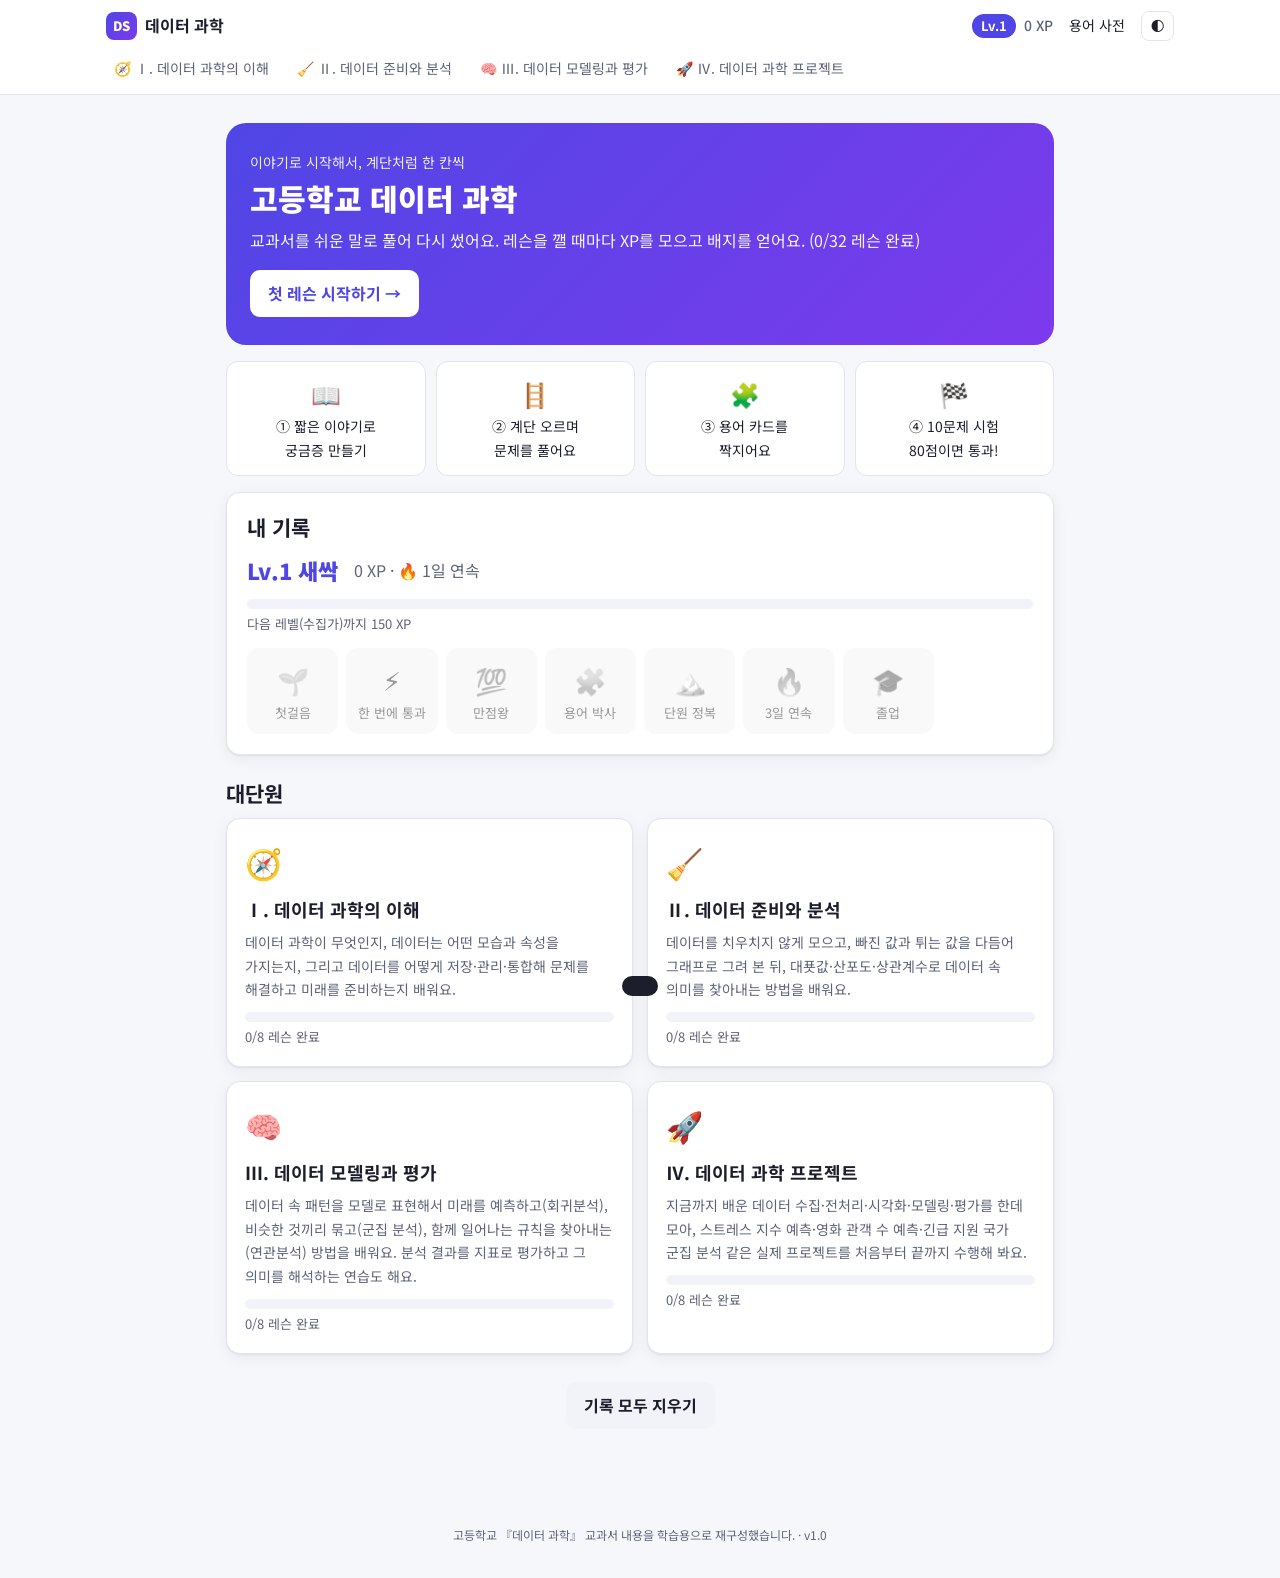
==== public/index.html @ ef1566b7 "1차: 데이터 과학 학습사이트 전체 단원(32개 레슨) 초안 Co-Authored-By: Claude Opus 5.5 <noreply@anthropic.com>" ====
<!doctype html>
<html lang="ko">
<head>
  <meta charset="utf-8">
  <meta name="viewport" content="width=device-width, initial-scale=1">
  <title>데이터 과학 학습사이트</title>
  <meta name="description" content="고등학교 데이터 과학 교과서를 쉬운 말로 풀어 쓴 계단식 학습 사이트">
  <meta name="theme-color" content="#4f46e5">
  <link rel="icon" href="data:image/svg+xml,<svg xmlns='http://www.w3.org/2000/svg' viewBox='0 0 100 100'><text y='.9em' font-size='90'>📊</text></svg>">
  <link rel="preconnect" href="https://fonts.googleapis.com">
  <link href="https://fonts.googleapis.com/css2?family=Noto+Sans+KR:wght@400;500;700;900&display=swap" rel="stylesheet">
  <link rel="stylesheet" href="style.css">
</head>
<body>
  <header class="topbar">
    <div class="topbar-inner">
      <a class="brand" href="#/"><span class="brand-logo">DS</span><span class="brand-name">데이터 과학</span></a>
      <div class="top-right">
        <span class="lv-chip" id="lvChip">Lv.1</span>
        <span class="xp-chip" id="xpChip">0 XP</span>
        <a class="top-link" href="#/glossary">용어 사전</a>
        <button class="icon-btn" id="themeBtn" aria-label="화면 테마 바꾸기">🌓</button>
      </div>
    </div>
    <nav class="unit-tabs" id="unitTabs" aria-label="대단원"></nav>
  </header>
  <main id="app" tabindex="-1"></main>
  <div class="toast" id="toast" role="status" aria-live="polite"></div>
  <footer class="foot">고등학교 『데이터 과학』 교과서 내용을 학습용으로 재구성했습니다. · <span id="ver"></span></footer>

  <script src="data/unit1.js"></script>
  <script src="data/unit2.js"></script>
  <script src="data/unit3.js"></script>
  <script src="data/unit4.js"></script>
  <script src="app.js"></script>
</body>
</html>
---- public/style.css ----
:root {
  --bg: #f6f7fb;
  --surface: #ffffff;
  --surface-2: #f1f3f9;
  --text: #1c1f2b;
  --muted: #5d6478;
  --line: #e2e5ee;
  --brand: #4f46e5;
  --brand-2: #7c3aed;
  --brand-soft: #eef0ff;
  --ok: #16a34a;
  --ok-soft: #e8f7ee;
  --bad: #dc2626;
  --bad-soft: #fdecec;
  --warn: #b45309;
  --warn-soft: #fff6e5;
  --code-bg: #1e2233;
  --code-text: #e6e9f5;
  --shadow: 0 1px 2px rgba(20, 24, 40, .06), 0 4px 16px rgba(20, 24, 40, .06);
  --radius: 14px;
}
@media (prefers-color-scheme: dark) {
  :root:not([data-theme="light"]) {
    --bg: #11131a; --surface: #1a1d27; --surface-2: #222634; --text: #e8eaf2; --muted: #a0a6ba;
    --line: #2e3344; --brand: #8b85ff; --brand-2: #b18cff; --brand-soft: #262a46;
    --ok: #4ade80; --ok-soft: #173024; --bad: #f87171; --bad-soft: #3a1d1f; --warn: #fbbf24; --warn-soft: #3a2f16;
    --code-bg: #0b0d13; --shadow: 0 1px 2px rgba(0,0,0,.3), 0 4px 16px rgba(0,0,0,.25);
  }
}
:root[data-theme="dark"] {
  --bg: #11131a; --surface: #1a1d27; --surface-2: #222634; --text: #e8eaf2; --muted: #a0a6ba;
  --line: #2e3344; --brand: #8b85ff; --brand-2: #b18cff; --brand-soft: #262a46;
  --ok: #4ade80; --ok-soft: #173024; --bad: #f87171; --bad-soft: #3a1d1f; --warn: #fbbf24; --warn-soft: #3a2f16;
  --code-bg: #0b0d13; --shadow: 0 1px 2px rgba(0,0,0,.3), 0 4px 16px rgba(0,0,0,.25);
}

* { box-sizing: border-box; }
html { -webkit-text-size-adjust: 100%; }
body {
  margin: 0; background: var(--bg); color: var(--text);
  font-family: "Noto Sans KR", system-ui, -apple-system, "Malgun Gothic", sans-serif;
  line-height: 1.7; font-size: 16px; word-break: keep-all; overflow-wrap: anywhere;
}
a { color: var(--brand); }
button { font: inherit; }
main { max-width: 860px; margin: 0 auto; padding: 20px 16px 60px; outline: none; }

/* top bar */
.topbar { position: sticky; top: 0; z-index: 20; background: var(--surface); border-bottom: 1px solid var(--line); }
.topbar-inner { max-width: 1100px; margin: 0 auto; display: flex; align-items: center; justify-content: space-between; padding: 10px 16px; gap: 8px; }
.brand { display: flex; align-items: center; gap: 8px; text-decoration: none; color: var(--text); font-weight: 700; }
.brand-logo { background: linear-gradient(135deg, var(--brand), var(--brand-2)); color: #fff; font-weight: 900; font-size: 13px; border-radius: 8px; padding: 3px 7px; }
.top-right { display: flex; align-items: center; gap: 8px; font-size: 14px; }
.lv-chip { background: var(--brand); color: #fff; border-radius: 999px; padding: 1px 9px; font-weight: 700; font-size: 13px; }
.xp-chip { color: var(--muted); font-weight: 500; }
.top-link { text-decoration: none; color: var(--text); padding: 4px 8px; border-radius: 8px; }
.top-link:hover { background: var(--surface-2); }
.icon-btn { background: none; border: 1px solid var(--line); border-radius: 8px; padding: 2px 8px; cursor: pointer; color: var(--text); }
.unit-tabs { max-width: 1100px; margin: 0 auto; display: flex; gap: 4px; padding: 0 12px 8px; overflow-x: auto; scrollbar-width: none; }
.unit-tabs::-webkit-scrollbar { display: none; }
.unit-tabs a { flex: none; text-decoration: none; color: var(--muted); font-size: 14px; padding: 5px 12px; border-radius: 999px; white-space: nowrap; }
.unit-tabs a:hover { background: var(--surface-2); }
.unit-tabs a.on { background: var(--brand-soft); color: var(--brand); font-weight: 700; }

/* generic */
.card { background: var(--surface); border: 1px solid var(--line); border-radius: var(--radius); box-shadow: var(--shadow); padding: 20px; margin: 16px 0; }
.muted { color: var(--muted); }
.crumb { font-size: 14px; color: var(--muted); margin-bottom: 4px; }
.crumb a { color: var(--muted); text-decoration: none; }
.crumb a:hover { text-decoration: underline; }
h1 { font-size: 28px; line-height: 1.35; margin: 4px 0 4px; font-weight: 900; }
h2 { font-size: 21px; margin: 0 0 10px; line-height: 1.4; }
h3 { font-size: 18px; margin: 0 0 8px; }
.btn { display: inline-flex; align-items: center; gap: 6px; background: var(--brand); color: #fff; border: none; border-radius: 10px; padding: 10px 18px; font-weight: 700; cursor: pointer; text-decoration: none; }
.btn:hover { filter: brightness(1.08); }
.btn.ghost { background: var(--surface-2); color: var(--text); }
.btn:disabled { opacity: .45; cursor: not-allowed; }
.pill { display: inline-block; font-size: 12px; font-weight: 700; border-radius: 999px; padding: 1px 10px; background: var(--brand-soft); color: var(--brand); }
.pill.ok { background: var(--ok-soft); color: var(--ok); }

/* home */
.hero { background: linear-gradient(135deg, var(--brand), var(--brand-2)); color: #fff; border-radius: 20px; padding: 28px 24px; margin-top: 8px; }
.hero .eyebrow { opacity: .9; font-size: 14px; }
.hero h1 { font-size: 30px; color: #fff; }
.hero p { opacity: .95; margin: 8px 0 16px; }
.hero .btn { background: #fff; color: var(--brand); }
:root[data-theme="dark"] .hero .btn { color: #4f46e5; }
.how { display: grid; grid-template-columns: repeat(4, 1fr); gap: 10px; margin: 16px 0; }
.how div { background: var(--surface); border: 1px solid var(--line); border-radius: 12px; padding: 12px; text-align: center; font-size: 14px; }
.how b { display: block; font-size: 24px; }
.stats { display: flex; align-items: center; gap: 16px; flex-wrap: wrap; }
.stats .lv { font-size: 22px; font-weight: 900; color: var(--brand); }
.bar { height: 10px; background: var(--surface-2); border-radius: 999px; overflow: hidden; }
.bar > i { display: block; height: 100%; background: linear-gradient(90deg, var(--brand), var(--brand-2)); border-radius: 999px; transition: width .4s; }
.badges { display: grid; grid-template-columns: repeat(auto-fill, minmax(84px, 1fr)); gap: 8px; margin-top: 12px; }
.badge { text-align: center; padding: 10px 4px; border-radius: 12px; background: var(--surface-2); font-size: 13px; filter: grayscale(1); opacity: .45; }
.badge.got { filter: none; opacity: 1; background: var(--warn-soft); }
.badge b { display: block; font-size: 26px; }
.units { display: grid; grid-template-columns: repeat(2, 1fr); gap: 14px; }
.unit-card { display: block; text-decoration: none; color: var(--text); background: var(--surface); border: 1px solid var(--line); border-radius: var(--radius); padding: 18px; box-shadow: var(--shadow); transition: transform .15s; }
.unit-card:hover { transform: translateY(-2px); border-color: var(--brand); }
.unit-card .ic { font-size: 30px; }
.unit-card h3 { margin: 6px 0; }
.unit-card p { margin: 0 0 10px; color: var(--muted); font-size: 14px; }

/* unit page */
.chapter { margin-top: 18px; }
.chapter h2 { font-size: 18px; color: var(--muted); }
.lesson-row { display: flex; align-items: center; gap: 12px; text-decoration: none; color: var(--text); background: var(--surface); border: 1px solid var(--line); border-radius: 12px; padding: 14px 16px; margin: 8px 0; }
.lesson-row:hover { border-color: var(--brand); }
.lesson-row .num { flex: none; width: 34px; height: 34px; border-radius: 50%; background: var(--brand-soft); color: var(--brand); display: grid; place-items: center; font-weight: 700; font-size: 14px; }
.lesson-row.done .num { background: var(--ok); color: #fff; }
.lesson-row .t { flex: 1; min-width: 0; }
.lesson-row .t small { display: block; color: var(--muted); }

/* lesson */
.goals { background: var(--brand-soft); border-radius: 12px; padding: 14px 18px; margin: 14px 0; }
.goals ul { margin: 6px 0 0; padding-left: 20px; }
.sec-label { display: inline-block; font-size: 12px; font-weight: 700; color: #fff; background: var(--brand); border-radius: 6px; padding: 1px 8px; margin-right: 6px; vertical-align: 2px; }
.story p { margin: 0 0 12px; }
.story .q { background: var(--warn-soft); border-radius: 10px; padding: 12px 14px; font-weight: 700; }
.stairs { display: flex; gap: 6px; margin: 10px 0 4px; }
.stairs span { flex: 1; text-align: center; font-size: 12px; padding: 6px 0; border-radius: 8px; background: var(--surface-2); color: var(--muted); }
.stairs span.done { background: var(--ok-soft); color: var(--ok); font-weight: 700; }
.stairs span.cur { background: var(--brand); color: #fff; font-weight: 700; }
.step.locked { opacity: .6; }
.step.locked .lock-msg { color: var(--muted); font-size: 14px; }
.step .num { font-size: 13px; font-weight: 700; color: var(--brand); }
.tbl-wrap { overflow-x: auto; margin: 12px 0; }
table { border-collapse: collapse; width: 100%; font-size: 14px; }
th, td { border: 1px solid var(--line); padding: 7px 10px; text-align: left; vertical-align: top; }
th { background: var(--surface-2); }
pre.code { background: var(--code-bg); color: var(--code-text); border-radius: 10px; padding: 14px; overflow-x: auto; font-size: 13.5px; line-height: 1.55; }
pre.code .lang { display: block; font-size: 11px; color: #9aa3c7; margin-bottom: 6px; }
code { font-family: Consolas, "D2Coding", monospace; }
p code, li code { background: var(--surface-2); border-radius: 5px; padding: 0 5px; font-size: .92em; }
.tip { background: var(--warn-soft); border-radius: 10px; padding: 10px 14px; margin: 12px 0; font-size: 15px; }
.remember { border-left: 4px solid var(--ok); background: var(--ok-soft); border-radius: 0 10px 10px 0; padding: 10px 14px; margin: 12px 0; }
.remember ul { margin: 4px 0 0; padding-left: 20px; }
.quiz { border-top: 1px dashed var(--line); margin-top: 14px; padding-top: 12px; }
.quiz .q { font-weight: 700; margin-bottom: 8px; }
.opt { display: block; width: 100%; text-align: left; background: var(--surface); color: var(--text); border: 1.5px solid var(--line); border-radius: 10px; padding: 10px 14px; margin: 6px 0; cursor: pointer; line-height: 1.5; }
.opt:hover:not(:disabled) { border-color: var(--brand); }
.opt.right { border-color: var(--ok); background: var(--ok-soft); }
.opt.wrong { border-color: var(--bad); background: var(--bad-soft); }
.opt.picked { border-color: var(--brand); background: var(--brand-soft); }
.opt:disabled { cursor: default; }
.feedback { border-radius: 10px; padding: 10px 14px; margin-top: 8px; font-size: 15px; }
.feedback.ok { background: var(--ok-soft); }
.feedback.no { background: var(--bad-soft); }

/* term game */
.match { display: grid; grid-template-columns: 1fr 1.6fr; gap: 10px; }
.match .col { display: flex; flex-direction: column; gap: 8px; }
.tcard { background: var(--surface); border: 1.5px solid var(--line); border-radius: 10px; padding: 10px 12px; cursor: pointer; text-align: left; color: var(--text); line-height: 1.45; font-size: 14.5px; min-height: 46px; }
.tcard.term { font-weight: 700; }
.tcard.sel { border-color: var(--brand); background: var(--brand-soft); }
.tcard.matched { border-color: var(--ok); background: var(--ok-soft); cursor: default; opacity: .75; }
.tcard.shake { animation: shake .35s; border-color: var(--bad); }
@keyframes shake { 25% { transform: translateX(-4px); } 75% { transform: translateX(4px); } }

/* test */
.tq { margin: 16px 0; }
.tq .q { font-weight: 700; }
.score { text-align: center; padding: 22px; }
.score .big { font-size: 52px; font-weight: 900; line-height: 1.1; }
.score.pass .big { color: var(--ok); }
.score.fail .big { color: var(--bad); }
.nav-bottom { display: flex; justify-content: space-between; gap: 10px; margin-top: 20px; flex-wrap: wrap; }
.nav-bottom a { flex: 1 1 200px; text-decoration: none; background: var(--surface); border: 1px solid var(--line); border-radius: 12px; padding: 12px 16px; color: var(--text); }
.nav-bottom a small { display: block; color: var(--muted); }
.nav-bottom a.next { text-align: right; }

/* glossary */
.search { width: 100%; padding: 12px 14px; border-radius: 10px; border: 1.5px solid var(--line); background: var(--surface); color: var(--text); font: inherit; }
.gl-item { padding: 12px 0; border-bottom: 1px solid var(--line); }
.gl-item b { font-size: 16px; }
.gl-item a { font-size: 13px; text-decoration: none; }

.toast { position: fixed; left: 50%; bottom: 24px; transform: translateX(-50%) translateY(120px); background: var(--text); color: var(--bg); padding: 10px 18px; border-radius: 999px; font-weight: 700; transition: transform .3s; z-index: 50; max-width: calc(100% - 32px); text-align: center; }
.toast.show { transform: translateX(-50%) translateY(0); }
.foot { text-align: center; color: var(--muted); font-size: 12px; padding: 20px 16px 32px; }

@media (max-width: 640px) {
  body { font-size: 15.5px; }
  h1 { font-size: 23px; }
  .hero h1 { font-size: 24px; }
  .how { grid-template-columns: repeat(2, 1fr); }
  .units { grid-template-columns: 1fr; }
  .card { padding: 16px; }
  .match { grid-template-columns: 1fr; }
  .xp-chip { display: none; }
  .stairs span { font-size: 11px; }
}
@media (prefers-reduced-motion: reduce) { * { transition: none !important; animation: none !important; } }
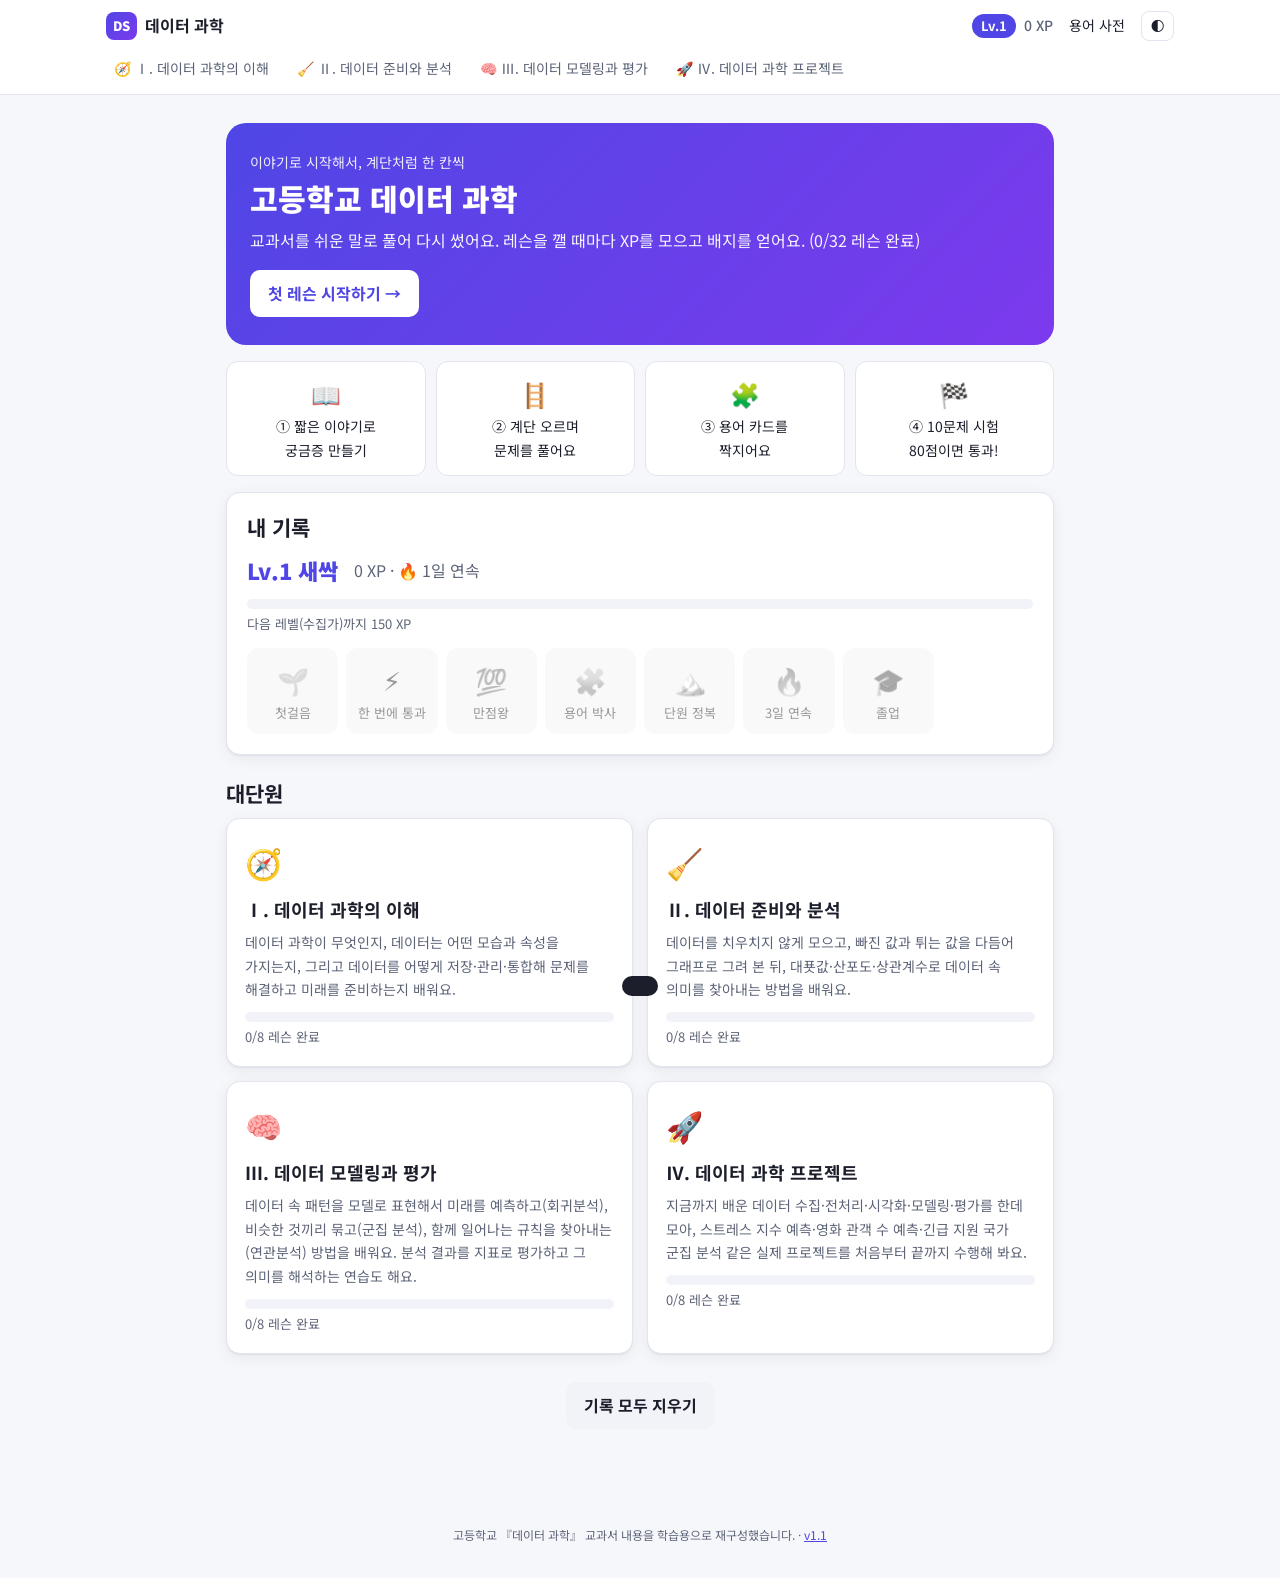
==== commit 3c504d35: "2차: 전 단원 내용 검수, PWA 설치·업데이트 기록 추가 Co-Authored-By: Claude Opus 5.5 <noreply@anthropic.com>" ====
--- a/public/index.html
+++ b/public/index.html
@@ -7,6 +7,10 @@
   <meta name="description" content="고등학교 데이터 과학 교과서를 쉬운 말로 풀어 쓴 계단식 학습 사이트">
   <meta name="theme-color" content="#4f46e5">
   <link rel="icon" href="data:image/svg+xml,<svg xmlns='http://www.w3.org/2000/svg' viewBox='0 0 100 100'><text y='.9em' font-size='90'>📊</text></svg>">
+  <link rel="manifest" href="manifest.webmanifest">
+  <link rel="apple-touch-icon" href="icon-192.png">
+  <meta name="apple-mobile-web-app-capable" content="yes">
+  <meta name="apple-mobile-web-app-title" content="데이터 과학">
   <link rel="preconnect" href="https://fonts.googleapis.com">
   <link href="https://fonts.googleapis.com/css2?family=Noto+Sans+KR:wght@400;500;700;900&display=swap" rel="stylesheet">
   <link rel="stylesheet" href="style.css">
@@ -26,7 +30,7 @@
   </header>
   <main id="app" tabindex="-1"></main>
   <div class="toast" id="toast" role="status" aria-live="polite"></div>
-  <footer class="foot">고등학교 『데이터 과학』 교과서 내용을 학습용으로 재구성했습니다. · <span id="ver"></span></footer>
+  <footer class="foot">고등학교 『데이터 과학』 교과서 내용을 학습용으로 재구성했습니다. · <a href="#/changelog" id="ver"></a></footer>
 
   <script src="data/unit1.js"></script>
   <script src="data/unit2.js"></script>
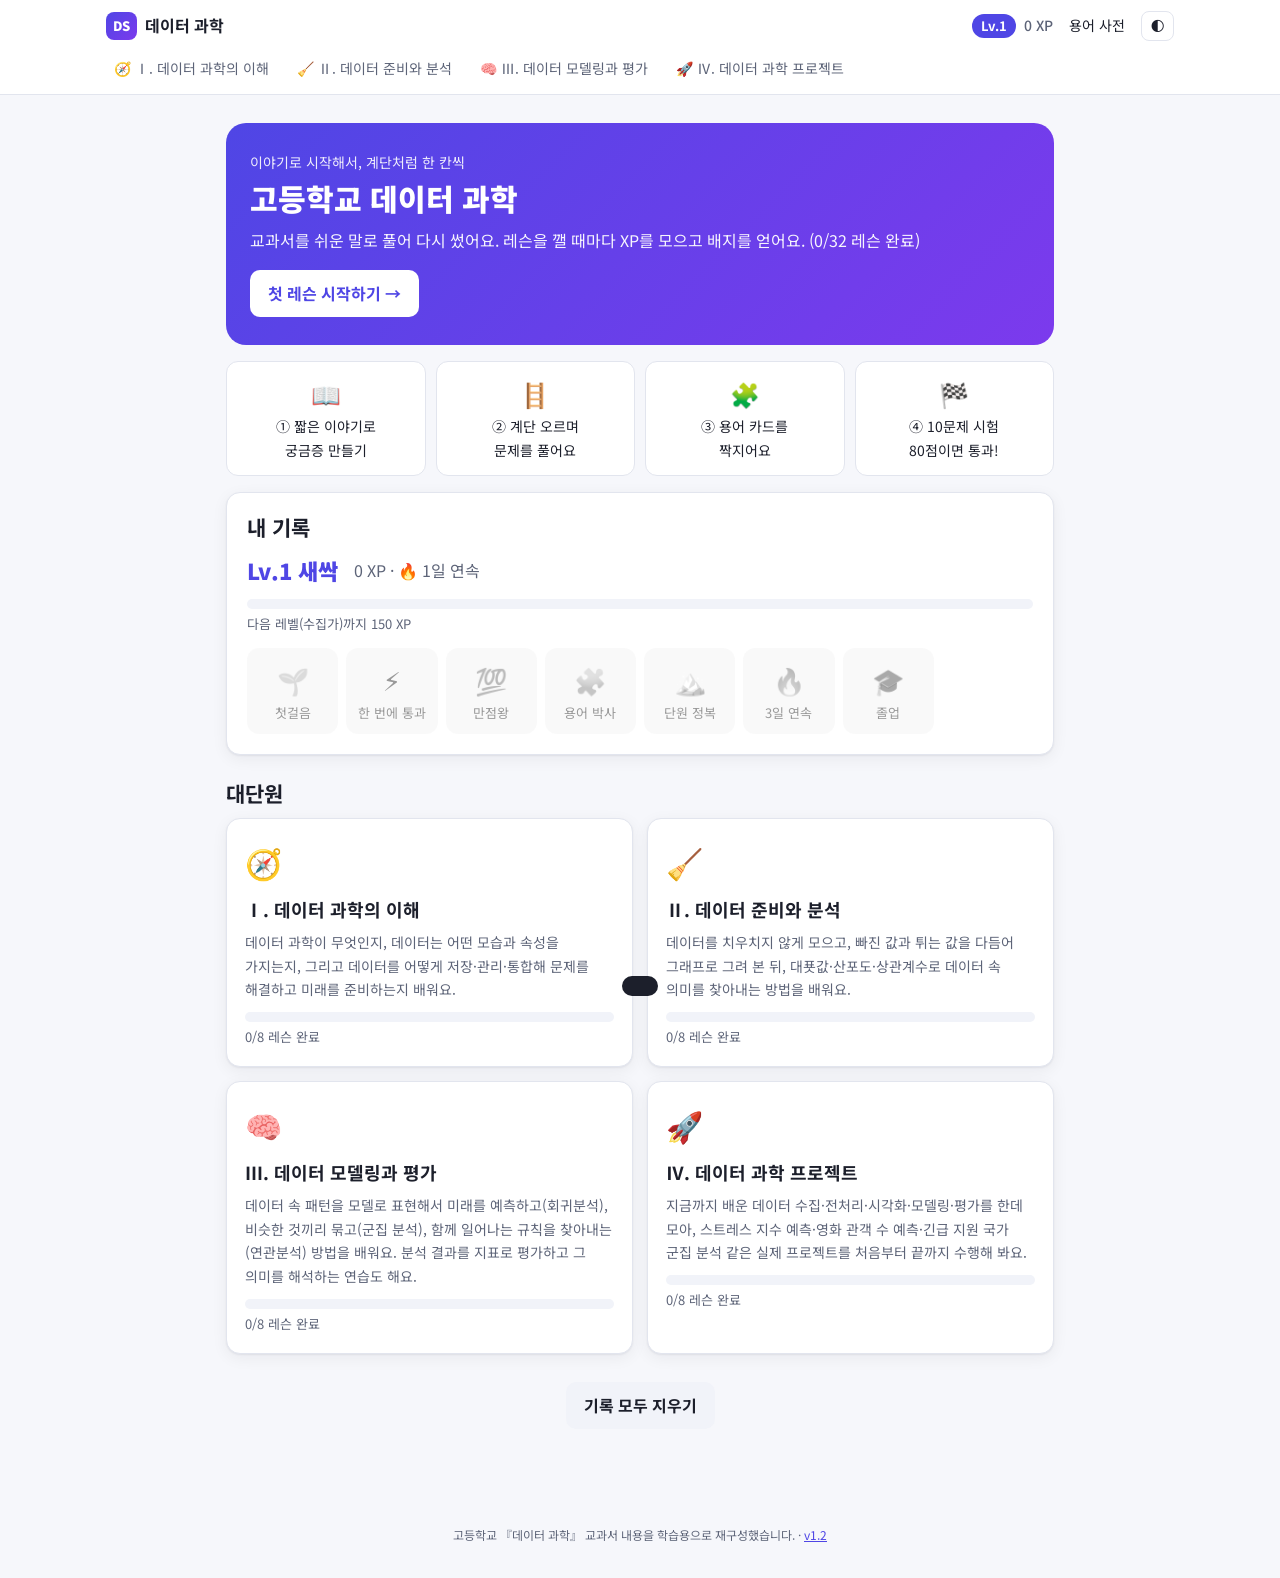
==== commit f1d4366b: "3차: 레슨별 문제 은행(약 40문제) 무작위 출제, 시험 불합격 시 1계단부터 재시작 Co-Authored-By: Claude Opus 5.5 <noreply@anthropic." ====
--- a/public/index.html
+++ b/public/index.html
@@ -36,6 +36,10 @@
   <script src="data/unit2.js"></script>
   <script src="data/unit3.js"></script>
   <script src="data/unit4.js"></script>
+  <script src="data/bank1.js"></script>
+  <script src="data/bank2.js"></script>
+  <script src="data/bank3.js"></script>
+  <script src="data/bank4.js"></script>
   <script src="app.js"></script>
 </body>
 </html>
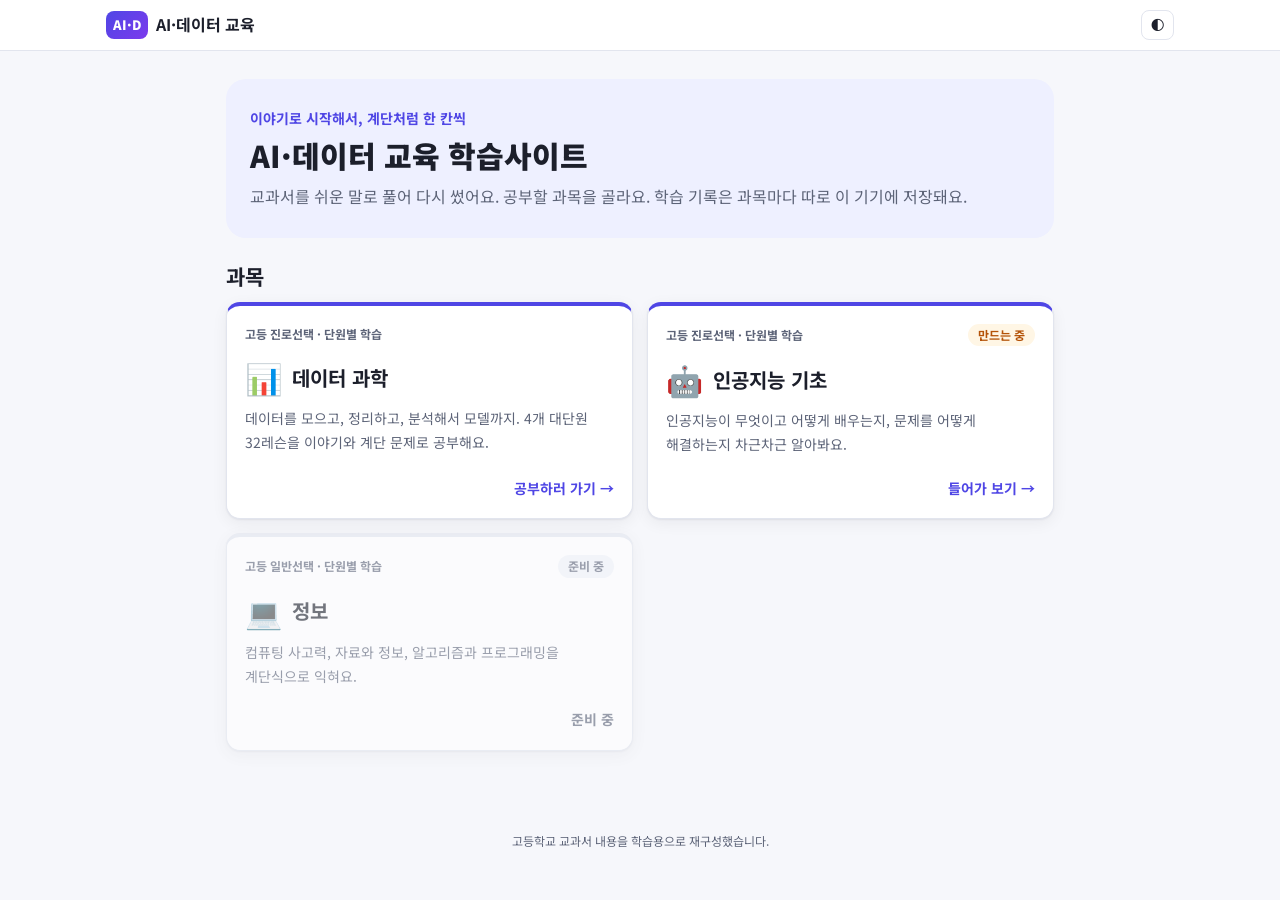
==== commit db157bf8: "v1.3: 여러 과목을 담는 사이트로 개편 (과목 고르기 첫 화면, 공통 엔진, 인공지능 기초 자리) Co-Authored-By: Claude Opus 5.5 <noreply@an" ====
--- a/public/index.html
+++ b/public/index.html
@@ -3,43 +3,81 @@
 <head>
   <meta charset="utf-8">
   <meta name="viewport" content="width=device-width, initial-scale=1">
-  <title>데이터 과학 학습사이트</title>
-  <meta name="description" content="고등학교 데이터 과학 교과서를 쉬운 말로 풀어 쓴 계단식 학습 사이트">
+  <script>
+    // 예전 주소(#/lesson/…, #/unit/… 등)는 데이터 과학으로 보냄
+    if (/^#\//.test(location.hash) && location.hash !== '#/') location.replace('datascience/' + location.hash);
+  </script>
+  <title>AI·데이터 교육 학습사이트</title>
+  <meta name="description" content="고등학교 데이터 과학, 인공지능 기초, 정보 교과서를 쉬운 말로 풀어 쓴 계단식 학습 사이트">
   <meta name="theme-color" content="#4f46e5">
-  <link rel="icon" href="data:image/svg+xml,<svg xmlns='http://www.w3.org/2000/svg' viewBox='0 0 100 100'><text y='.9em' font-size='90'>📊</text></svg>">
+  <link rel="icon" href="data:image/svg+xml,<svg xmlns='http://www.w3.org/2000/svg' viewBox='0 0 100 100'><text y='.9em' font-size='90'>🎒</text></svg>">
   <link rel="manifest" href="manifest.webmanifest">
   <link rel="apple-touch-icon" href="icon-192.png">
   <meta name="apple-mobile-web-app-capable" content="yes">
-  <meta name="apple-mobile-web-app-title" content="데이터 과학">
+  <meta name="apple-mobile-web-app-title" content="AI·데이터 교육">
   <link rel="preconnect" href="https://fonts.googleapis.com">
   <link href="https://fonts.googleapis.com/css2?family=Noto+Sans+KR:wght@400;500;700;900&display=swap" rel="stylesheet">
-  <link rel="stylesheet" href="style.css">
+  <link rel="stylesheet" href="common/style.css">
 </head>
 <body>
   <header class="topbar">
     <div class="topbar-inner">
-      <a class="brand" href="#/"><span class="brand-logo">DS</span><span class="brand-name">데이터 과학</span></a>
+      <a class="brand" href="./"><span class="brand-logo">AI·D</span><span class="brand-name">AI·데이터 교육</span></a>
       <div class="top-right">
-        <span class="lv-chip" id="lvChip">Lv.1</span>
-        <span class="xp-chip" id="xpChip">0 XP</span>
-        <a class="top-link" href="#/glossary">용어 사전</a>
         <button class="icon-btn" id="themeBtn" aria-label="화면 테마 바꾸기">🌓</button>
       </div>
     </div>
-    <nav class="unit-tabs" id="unitTabs" aria-label="대단원"></nav>
   </header>
-  <main id="app" tabindex="-1"></main>
-  <div class="toast" id="toast" role="status" aria-live="polite"></div>
-  <footer class="foot">고등학교 『데이터 과학』 교과서 내용을 학습용으로 재구성했습니다. · <a href="#/changelog" id="ver"></a></footer>
+  <main id="app" tabindex="-1">
+    <section class="hub-hero">
+      <div class="eyebrow">이야기로 시작해서, 계단처럼 한 칸씩</div>
+      <h1>AI·데이터 교육 학습사이트</h1>
+      <p>교과서를 쉬운 말로 풀어 다시 썼어요. 공부할 과목을 골라요. 학습 기록은 과목마다 따로 이 기기에 저장돼요.</p>
+    </section>
+    <h2 style="margin-top:24px">과목</h2>
+    <div class="subjects" id="subjects"></div>
+  </main>
+  <footer class="foot">고등학교 교과서 내용을 학습용으로 재구성했습니다.</footer>
 
-  <script src="data/unit1.js"></script>
-  <script src="data/unit2.js"></script>
-  <script src="data/unit3.js"></script>
-  <script src="data/unit4.js"></script>
-  <script src="data/bank1.js"></script>
-  <script src="data/bank2.js"></script>
-  <script src="data/bank3.js"></script>
-  <script src="data/bank4.js"></script>
-  <script src="app.js"></script>
+  <script src="subjects.js"></script>
+  <script>
+    (function () {
+      'use strict';
+      function esc(s) {
+        return String(s == null ? '' : s).replace(/[&<>"']/g, function (c) {
+          return { '&': '&amp;', '<': '&lt;', '>': '&gt;', '"': '&quot;', "'": '&#39;' }[c];
+        });
+      }
+      function progress(key) {
+        try { var p = JSON.parse(localStorage.getItem(key) || 'null'); return p ? { done: Object.keys(p.done || {}).length, xp: p.xp || 0 } : null; } catch (e) { return null; }
+      }
+      var LABEL = { open: '공부하러 가기 →', building: '들어가 보기 →', soon: '준비 중' };
+      var PILL = { building: '<span class="pill warn">만드는 중</span>', soon: '<span class="pill muted-pill">준비 중</span>' };
+      document.getElementById('subjects').innerHTML = (window.SUBJECTS || []).map(function (s) {
+        var p = progress(s.storageKey);
+        var tagName = s.status === 'soon' ? 'div' : 'a';
+        var h = '<' + tagName + ' class="subject-card ' + s.status + '"' + (s.status === 'soon' ? ' aria-disabled="true"' : ' href="' + esc(s.path) + '"') + '>';
+        h += '<div class="sc-top"><span class="sc-tag">' + esc(s.tag) + '</span>' + (PILL[s.status] || '') + '</div>';
+        h += '<div class="sc-title"><span class="ic">' + esc(s.icon) + '</span><h3>' + esc(s.name) + '</h3></div>';
+        h += '<p>' + esc(s.desc) + '</p>';
+        if (p && (p.done || p.xp)) {
+          h += '<div class="muted sc-prog">내 기록 · ' + p.done + (s.lessons ? '/' + s.lessons : '') + ' 레슨 완료 · ' + p.xp + ' XP</div>';
+          if (s.lessons) h += '<div class="bar"><i style="width:' + Math.min(100, p.done / s.lessons * 100) + '%"></i></div>';
+        }
+        h += '<div class="sc-cta">' + LABEL[s.status] + '</div></' + tagName + '>';
+        return h;
+      }).join('');
+
+      try { var th = localStorage.getItem('ds-theme'); if (th) document.documentElement.setAttribute('data-theme', th); } catch (e) {}
+      document.getElementById('themeBtn').onclick = function () {
+        var cur = document.documentElement.getAttribute('data-theme');
+        var dark = cur ? cur === 'dark' : window.matchMedia('(prefers-color-scheme: dark)').matches;
+        var nx = dark ? 'light' : 'dark';
+        document.documentElement.setAttribute('data-theme', nx);
+        try { localStorage.setItem('ds-theme', nx); } catch (e) {}
+      };
+      if ('serviceWorker' in navigator && location.protocol === 'https:') navigator.serviceWorker.register('/sw.js').catch(function () {});
+    })();
+  </script>
 </body>
 </html>
--- a/public/common/style.css
+++ b/public/common/style.css
@@ -0,0 +1,222 @@
+:root {
+  --bg: #f6f7fb;
+  --surface: #ffffff;
+  --surface-2: #f1f3f9;
+  --text: #1c1f2b;
+  --muted: #5d6478;
+  --line: #e2e5ee;
+  --brand: #4f46e5;
+  --brand-2: #7c3aed;
+  --brand-soft: #eef0ff;
+  --ok: #16a34a;
+  --ok-soft: #e8f7ee;
+  --bad: #dc2626;
+  --bad-soft: #fdecec;
+  --warn: #b45309;
+  --warn-soft: #fff6e5;
+  --code-bg: #1e2233;
+  --code-text: #e6e9f5;
+  --shadow: 0 1px 2px rgba(20, 24, 40, .06), 0 4px 16px rgba(20, 24, 40, .06);
+  --radius: 14px;
+}
+@media (prefers-color-scheme: dark) {
+  :root:not([data-theme="light"]) {
+    --bg: #11131a; --surface: #1a1d27; --surface-2: #222634; --text: #e8eaf2; --muted: #a0a6ba;
+    --line: #2e3344; --brand: #8b85ff; --brand-2: #b18cff; --brand-soft: #262a46;
+    --ok: #4ade80; --ok-soft: #173024; --bad: #f87171; --bad-soft: #3a1d1f; --warn: #fbbf24; --warn-soft: #3a2f16;
+    --code-bg: #0b0d13; --shadow: 0 1px 2px rgba(0,0,0,.3), 0 4px 16px rgba(0,0,0,.25);
+  }
+}
+:root[data-theme="dark"] {
+  --bg: #11131a; --surface: #1a1d27; --surface-2: #222634; --text: #e8eaf2; --muted: #a0a6ba;
+  --line: #2e3344; --brand: #8b85ff; --brand-2: #b18cff; --brand-soft: #262a46;
+  --ok: #4ade80; --ok-soft: #173024; --bad: #f87171; --bad-soft: #3a1d1f; --warn: #fbbf24; --warn-soft: #3a2f16;
+  --code-bg: #0b0d13; --shadow: 0 1px 2px rgba(0,0,0,.3), 0 4px 16px rgba(0,0,0,.25);
+}
+
+* { box-sizing: border-box; }
+html { -webkit-text-size-adjust: 100%; }
+body {
+  margin: 0; background: var(--bg); color: var(--text);
+  font-family: "Noto Sans KR", system-ui, -apple-system, "Malgun Gothic", sans-serif;
+  line-height: 1.7; font-size: 16px; word-break: keep-all; overflow-wrap: anywhere;
+}
+a { color: var(--brand); }
+button { font: inherit; }
+main { max-width: 860px; margin: 0 auto; padding: 20px 16px 60px; outline: none; }
+
+/* top bar */
+.topbar { position: sticky; top: 0; z-index: 20; background: var(--surface); border-bottom: 1px solid var(--line); }
+.topbar-inner { max-width: 1100px; margin: 0 auto; display: flex; align-items: center; justify-content: space-between; padding: 10px 16px; gap: 8px; }
+.brand { display: flex; align-items: center; gap: 8px; text-decoration: none; color: var(--text); font-weight: 700; }
+.brand-logo { background: linear-gradient(135deg, var(--brand), var(--brand-2)); color: #fff; font-weight: 900; font-size: 13px; border-radius: 8px; padding: 3px 7px; }
+.top-right { display: flex; align-items: center; gap: 8px; font-size: 14px; }
+.lv-chip { background: var(--brand); color: #fff; border-radius: 999px; padding: 1px 9px; font-weight: 700; font-size: 13px; }
+.xp-chip { color: var(--muted); font-weight: 500; }
+.top-link { text-decoration: none; color: var(--text); padding: 4px 8px; border-radius: 8px; }
+.top-link:hover { background: var(--surface-2); }
+.icon-btn { background: none; border: 1px solid var(--line); border-radius: 8px; padding: 2px 8px; cursor: pointer; color: var(--text); }
+.unit-tabs { max-width: 1100px; margin: 0 auto; display: flex; gap: 4px; padding: 0 12px 8px; overflow-x: auto; scrollbar-width: none; }
+.unit-tabs::-webkit-scrollbar { display: none; }
+.unit-tabs a { flex: none; text-decoration: none; color: var(--muted); font-size: 14px; padding: 5px 12px; border-radius: 999px; white-space: nowrap; }
+.unit-tabs a:hover { background: var(--surface-2); }
+.unit-tabs a.on { background: var(--brand-soft); color: var(--brand); font-weight: 700; }
+
+/* generic */
+.card { background: var(--surface); border: 1px solid var(--line); border-radius: var(--radius); box-shadow: var(--shadow); padding: 20px; margin: 16px 0; }
+.muted { color: var(--muted); }
+.crumb { font-size: 14px; color: var(--muted); margin-bottom: 4px; }
+.crumb a { color: var(--muted); text-decoration: none; }
+.crumb a:hover { text-decoration: underline; }
+h1 { font-size: 28px; line-height: 1.35; margin: 4px 0 4px; font-weight: 900; }
+h2 { font-size: 21px; margin: 0 0 10px; line-height: 1.4; }
+h3 { font-size: 18px; margin: 0 0 8px; }
+.btn { display: inline-flex; align-items: center; gap: 6px; background: var(--brand); color: #fff; border: none; border-radius: 10px; padding: 10px 18px; font-weight: 700; cursor: pointer; text-decoration: none; }
+.btn:hover { filter: brightness(1.08); }
+.btn.ghost { background: var(--surface-2); color: var(--text); }
+.btn:disabled { opacity: .45; cursor: not-allowed; }
+.pill { display: inline-block; font-size: 12px; font-weight: 700; border-radius: 999px; padding: 1px 10px; background: var(--brand-soft); color: var(--brand); }
+.pill.ok { background: var(--ok-soft); color: var(--ok); }
+
+/* home */
+.hero { background: linear-gradient(135deg, var(--brand), var(--brand-2)); color: #fff; border-radius: 20px; padding: 28px 24px; margin-top: 8px; }
+.hero .eyebrow { opacity: .9; font-size: 14px; }
+.hero h1 { font-size: 30px; color: #fff; }
+.hero p { opacity: .95; margin: 8px 0 16px; }
+.hero .btn { background: #fff; color: var(--brand); }
+:root[data-theme="dark"] .hero .btn { color: #4f46e5; }
+.how { display: grid; grid-template-columns: repeat(4, 1fr); gap: 10px; margin: 16px 0; }
+.how div { background: var(--surface); border: 1px solid var(--line); border-radius: 12px; padding: 12px; text-align: center; font-size: 14px; }
+.how b { display: block; font-size: 24px; }
+.stats { display: flex; align-items: center; gap: 16px; flex-wrap: wrap; }
+.stats .lv { font-size: 22px; font-weight: 900; color: var(--brand); }
+.bar { height: 10px; background: var(--surface-2); border-radius: 999px; overflow: hidden; }
+.bar > i { display: block; height: 100%; background: linear-gradient(90deg, var(--brand), var(--brand-2)); border-radius: 999px; transition: width .4s; }
+.badges { display: grid; grid-template-columns: repeat(auto-fill, minmax(84px, 1fr)); gap: 8px; margin-top: 12px; }
+.badge { text-align: center; padding: 10px 4px; border-radius: 12px; background: var(--surface-2); font-size: 13px; filter: grayscale(1); opacity: .45; }
+.badge.got { filter: none; opacity: 1; background: var(--warn-soft); }
+.badge b { display: block; font-size: 26px; }
+.units { display: grid; grid-template-columns: repeat(2, 1fr); gap: 14px; }
+.unit-card { display: block; text-decoration: none; color: var(--text); background: var(--surface); border: 1px solid var(--line); border-radius: var(--radius); padding: 18px; box-shadow: var(--shadow); transition: transform .15s; }
+.unit-card:hover { transform: translateY(-2px); border-color: var(--brand); }
+.unit-card .ic { font-size: 30px; }
+.unit-card h3 { margin: 6px 0; }
+.unit-card p { margin: 0 0 10px; color: var(--muted); font-size: 14px; }
+
+/* subject hub (첫 화면) */
+.brand-wrap { display: flex; align-items: center; gap: 6px; min-width: 0; }
+.home-link { text-decoration: none; color: var(--muted); font-size: 18px; line-height: 1; padding: 4px 8px; border-radius: 8px; border: 1px solid var(--line); }
+.home-link:hover { background: var(--surface-2); color: var(--text); }
+.hub-hero { background: var(--brand-soft); border-radius: 20px; padding: 28px 24px; margin-top: 8px; }
+.hub-hero .eyebrow { color: var(--brand); font-weight: 700; font-size: 14px; }
+.hub-hero h1 { font-size: 30px; }
+.hub-hero p { margin: 8px 0 0; color: var(--muted); }
+.subjects { display: grid; grid-template-columns: repeat(2, 1fr); gap: 14px; }
+.subject-card { display: flex; flex-direction: column; text-decoration: none; color: var(--text); background: var(--surface); border: 1px solid var(--line); border-top: 4px solid var(--brand); border-radius: var(--radius); padding: 18px; box-shadow: var(--shadow); transition: transform .15s; }
+a.subject-card:hover { transform: translateY(-2px); border-color: var(--brand); }
+.subject-card.soon { opacity: .6; border-top-color: var(--line); }
+.subject-card .sc-top { display: flex; justify-content: space-between; align-items: center; gap: 8px; }
+.subject-card .sc-tag { font-size: 12px; color: var(--muted); font-weight: 700; }
+.subject-card .sc-title { display: flex; align-items: center; gap: 10px; margin: 8px 0 4px; }
+.subject-card .sc-title .ic { font-size: 30px; }
+.subject-card .sc-title h3 { margin: 0; font-size: 20px; }
+.subject-card p { margin: 0 0 10px; color: var(--muted); font-size: 14px; flex: 1; }
+.subject-card .sc-prog { font-size: 13px; margin-bottom: 4px; }
+.subject-card .sc-cta { margin-top: 10px; text-align: right; font-weight: 700; color: var(--brand); font-size: 14px; }
+.subject-card.soon .sc-cta { color: var(--muted); }
+.pill.warn { background: var(--warn-soft); color: var(--warn); }
+.pill.muted-pill { background: var(--surface-2); color: var(--muted); }
+
+/* unit page */
+.chapter { margin-top: 18px; }
+.chapter h2 { font-size: 18px; color: var(--muted); }
+.lesson-row { display: flex; align-items: center; gap: 12px; text-decoration: none; color: var(--text); background: var(--surface); border: 1px solid var(--line); border-radius: 12px; padding: 14px 16px; margin: 8px 0; }
+.lesson-row:hover { border-color: var(--brand); }
+.lesson-row .num { flex: none; width: 34px; height: 34px; border-radius: 50%; background: var(--brand-soft); color: var(--brand); display: grid; place-items: center; font-weight: 700; font-size: 14px; }
+.lesson-row.done .num { background: var(--ok); color: #fff; }
+.lesson-row .t { flex: 1; min-width: 0; }
+.lesson-row .t small { display: block; color: var(--muted); }
+
+/* lesson */
+.goals { background: var(--brand-soft); border-radius: 12px; padding: 14px 18px; margin: 14px 0; }
+.goals ul { margin: 6px 0 0; padding-left: 20px; }
+.sec-label { display: inline-block; font-size: 12px; font-weight: 700; color: #fff; background: var(--brand); border-radius: 6px; padding: 1px 8px; margin-right: 6px; vertical-align: 2px; }
+.story p { margin: 0 0 12px; }
+.story .q { background: var(--warn-soft); border-radius: 10px; padding: 12px 14px; font-weight: 700; }
+.stairs { display: flex; gap: 6px; margin: 10px 0 4px; }
+.stairs span { flex: 1; text-align: center; font-size: 12px; padding: 6px 0; border-radius: 8px; background: var(--surface-2); color: var(--muted); }
+.stairs span.done { background: var(--ok-soft); color: var(--ok); font-weight: 700; }
+.stairs span.cur { background: var(--brand); color: #fff; font-weight: 700; }
+.step.locked { opacity: .6; }
+.step.locked .lock-msg { color: var(--muted); font-size: 14px; }
+.step .num { font-size: 13px; font-weight: 700; color: var(--brand); }
+.tbl-wrap { overflow-x: auto; margin: 12px 0; }
+table { border-collapse: collapse; width: 100%; font-size: 14px; }
+th, td { border: 1px solid var(--line); padding: 7px 10px; text-align: left; vertical-align: top; }
+th { background: var(--surface-2); }
+pre.code { background: var(--code-bg); color: var(--code-text); border-radius: 10px; padding: 14px; overflow-x: auto; font-size: 13.5px; line-height: 1.55; }
+pre.code .lang { display: block; font-size: 11px; color: #9aa3c7; margin-bottom: 6px; }
+code { font-family: Consolas, "D2Coding", monospace; }
+p code, li code { background: var(--surface-2); border-radius: 5px; padding: 0 5px; font-size: .92em; }
+.tip { background: var(--warn-soft); border-radius: 10px; padding: 10px 14px; margin: 12px 0; font-size: 15px; }
+.remember { border-left: 4px solid var(--ok); background: var(--ok-soft); border-radius: 0 10px 10px 0; padding: 10px 14px; margin: 12px 0; }
+.remember ul { margin: 4px 0 0; padding-left: 20px; }
+.quiz { border-top: 1px dashed var(--line); margin-top: 14px; padding-top: 12px; }
+.quiz .q { font-weight: 700; margin-bottom: 8px; }
+.opt { display: block; width: 100%; text-align: left; background: var(--surface); color: var(--text); border: 1.5px solid var(--line); border-radius: 10px; padding: 10px 14px; margin: 6px 0; cursor: pointer; line-height: 1.5; }
+.opt:hover:not(:disabled) { border-color: var(--brand); }
+.opt.right { border-color: var(--ok); background: var(--ok-soft); }
+.opt.wrong { border-color: var(--bad); background: var(--bad-soft); }
+.opt.picked { border-color: var(--brand); background: var(--brand-soft); }
+.opt:disabled { cursor: default; }
+.feedback { border-radius: 10px; padding: 10px 14px; margin-top: 8px; font-size: 15px; }
+.feedback.ok { background: var(--ok-soft); }
+.feedback.no { background: var(--bad-soft); }
+
+/* term game */
+.match { display: grid; grid-template-columns: 1fr 1.6fr; gap: 10px; }
+.match .col { display: flex; flex-direction: column; gap: 8px; }
+.tcard { background: var(--surface); border: 1.5px solid var(--line); border-radius: 10px; padding: 10px 12px; cursor: pointer; text-align: left; color: var(--text); line-height: 1.45; font-size: 14.5px; min-height: 46px; }
+.tcard.term { font-weight: 700; }
+.tcard.sel { border-color: var(--brand); background: var(--brand-soft); }
+.tcard.matched { border-color: var(--ok); background: var(--ok-soft); cursor: default; opacity: .75; }
+.tcard.shake { animation: shake .35s; border-color: var(--bad); }
+@keyframes shake { 25% { transform: translateX(-4px); } 75% { transform: translateX(4px); } }
+
+/* test */
+.tq { margin: 16px 0; }
+.tq .q { font-weight: 700; }
+.score { text-align: center; padding: 22px; }
+.score .big { font-size: 52px; font-weight: 900; line-height: 1.1; }
+.score.pass .big { color: var(--ok); }
+.score.fail .big { color: var(--bad); }
+.nav-bottom { display: flex; justify-content: space-between; gap: 10px; margin-top: 20px; flex-wrap: wrap; }
+.nav-bottom a { flex: 1 1 200px; text-decoration: none; background: var(--surface); border: 1px solid var(--line); border-radius: 12px; padding: 12px 16px; color: var(--text); }
+.nav-bottom a small { display: block; color: var(--muted); }
+.nav-bottom a.next { text-align: right; }
+
+/* glossary */
+.search { width: 100%; padding: 12px 14px; border-radius: 10px; border: 1.5px solid var(--line); background: var(--surface); color: var(--text); font: inherit; }
+.gl-item { padding: 12px 0; border-bottom: 1px solid var(--line); }
+.gl-item b { font-size: 16px; }
+.gl-item a { font-size: 13px; text-decoration: none; }
+
+.toast { position: fixed; left: 50%; bottom: 24px; transform: translateX(-50%) translateY(120px); background: var(--text); color: var(--bg); padding: 10px 18px; border-radius: 999px; font-weight: 700; transition: transform .3s; z-index: 50; max-width: calc(100% - 32px); text-align: center; }
+.toast.show { transform: translateX(-50%) translateY(0); }
+.foot { text-align: center; color: var(--muted); font-size: 12px; padding: 20px 16px 32px; }
+
+@media (max-width: 640px) {
+  body { font-size: 15.5px; }
+  h1 { font-size: 23px; }
+  .hero h1 { font-size: 24px; }
+  .how { grid-template-columns: repeat(2, 1fr); }
+  .units { grid-template-columns: 1fr; }
+  .subjects { grid-template-columns: 1fr; }
+  .hub-hero h1 { font-size: 24px; }
+  .brand-name { font-size: 15px; }
+  .card { padding: 16px; }
+  .match { grid-template-columns: 1fr; }
+  .xp-chip { display: none; }
+  .stairs span { font-size: 11px; }
+}
+@media (prefers-reduced-motion: reduce) { * { transition: none !important; animation: none !important; } }
